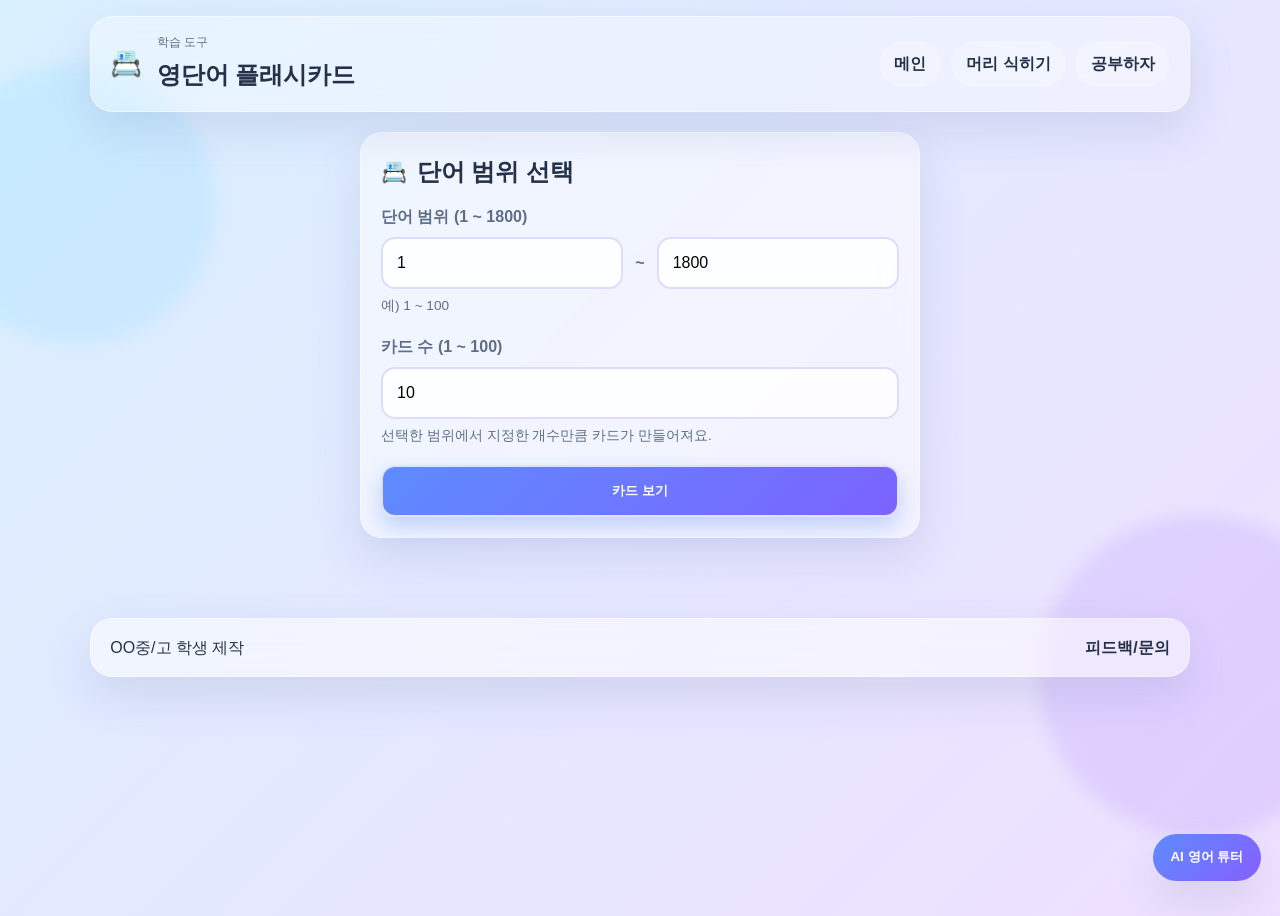
==== pages/flashcard.html @ 47b9a418 "Add files via upload" ====
<!-- 파일 위치: pages/flashcard.html -->
<!DOCTYPE html>
<html lang="ko">
  <head>
    <meta charset="UTF-8" />
    <meta name="viewport" content="width=device-width, initial-scale=1.0" />
    <meta
      name="description"
      content="영단어 플래시카드로 단어를 외우고, 외웠어요/다시 봐야해요로 체크하며 학습 결과를 확인하는 페이지입니다."
    />
    <title>영단어 플래시카드</title>
    <link rel="icon" href="../assets/icons/favicon.ico" type="image/x-icon" />
    <link rel="stylesheet" href="../css/style.css" />
    <style>
      /* =========================================================
         이 페이지(flashcard.html)에서만 쓰는 전용 스타일이에요.
         색깔・둥근 정도・폰트는 전부 style.css의 :root 변수
         (--accent, --text-main, --text-subtle, --radius, --radius-sm, --font-body 등)를
         그대로 가져다 써서 사이트 전체 톤과 어긋나지 않게 했어요.
         ========================================================= */

      .flashcard-app {
        max-width: 560px;
        margin: 0 auto;
      }

      .screen {
        display: none;
        animation: fade 0.28s ease;
      }
      .screen.active {
        display: block;
      }
      @keyframes fade {
        from {
          opacity: 0;
          transform: translateY(8px);
        }
        to {
          opacity: 1;
          transform: translateY(0);
        }
      }

      /* 범위 설정 화면 */
      .field {
        margin-bottom: 1.1rem;
      }
      .field label {
        display: block;
        font-weight: 700;
        margin-bottom: 0.45rem;
        color: var(--text-subtle);
      }
      .row {
        display: flex;
        align-items: center;
        gap: 0.75rem;
      }
      .row .sep {
        font-weight: 800;
        color: var(--text-subtle);
      }
      .flashcard-app input[type="number"] {
        width: 100%;
        height: 52px;
        border-radius: var(--radius-sm);
        border: 2px solid rgba(124, 108, 246, 0.24);
        background: rgba(255, 255, 255, 0.84);
        padding: 0 14px;
        font-size: 1rem;
        font-family: var(--font-body);
        outline: none;
        transition: border-color 0.2s ease, box-shadow 0.2s ease;
      }
      .flashcard-app input:focus {
        border-color: var(--accent-strong);
        box-shadow: 0 0 0 4px rgba(124, 108, 246, 0.12);
      }
      .hint {
        font-size: 0.85rem;
        color: var(--text-subtle);
        margin-top: 0.4rem;
      }

      .msg {
        display: none;
        margin-top: 0.9rem;
        padding: 0.85rem 0.95rem;
        border-radius: var(--radius-sm);
        font-size: 0.9rem;
      }
      .msg.show {
        display: block;
      }
      .msg.error {
        background: #fff1f3;
        color: #b02a37;
      }
      .msg.notice {
        background: #eef4ff;
        color: #204e9d;
      }

      .btn-primary {
        width: 100%;
        min-height: 52px;
        color: #fff;
        background: linear-gradient(135deg, var(--accent), var(--accent-strong));
        box-shadow: 0 10px 22px rgba(94, 139, 255, 0.34);
        border: 2px solid rgba(255, 255, 255, 0.78);
        border-radius: var(--radius-sm);
        font-weight: 800;
        cursor: pointer;
        transition: transform 0.15s ease, filter 0.15s ease;
      }
      .btn-primary:hover {
        filter: brightness(1.05);
        transform: translateY(-1px);
      }

      .btn-sub {
        width: 100%;
        min-height: 48px;
        margin-top: 0.75rem;
        color: var(--text-main);
        background: rgba(124, 108, 246, 0.12);
        border: 1px solid rgba(124, 108, 246, 0.25);
        border-radius: var(--radius-sm);
        font-weight: 700;
        cursor: pointer;
        transition: background 0.15s ease;
      }
      .btn-sub:hover {
        background: rgba(124, 108, 246, 0.18);
      }

      /* 진행률 */
      .flashcard-progress {
        margin-bottom: 1rem;
      }
      .progress-text {
        text-align: center;
        font-weight: 700;
        color: var(--text-subtle);
        margin-bottom: 0.5rem;
      }
      .progress-bar-bg {
        width: 100%;
        height: 10px;
        border-radius: 999px;
        background: rgba(124, 108, 246, 0.15);
        overflow: hidden;
      }
      .progress-bar-fill {
        height: 100%;
        width: 0%;
        background: var(--accent);
        border-radius: 999px;
        transition: width 0.3s ease;
      }

      /* 카드 */
      .flashcard-box {
        min-height: 260px;
        padding: 2rem;
        display: grid;
        place-items: center;
        text-align: center;
        border-radius: var(--radius);
        cursor: pointer;
        background: rgba(255, 255, 255, 0.45);
        box-shadow: var(--shadow);
        margin-bottom: 1rem;
      }
      .flashcard-word {
        font-size: clamp(2rem, 5vw, 3rem);
        font-weight: 800;
        color: var(--text-main);
      }
      .flashcard-meaning {
        font-size: 1.1rem;
        color: var(--text-subtle);
        margin-top: 0.8rem;
      }

      .flashcard-nav-row,
      .flashcard-mark-row {
        display: flex;
        gap: 0.75rem;
        flex-wrap: wrap;
      }
      .flashcard-nav-row {
        margin-bottom: 0.75rem;
      }
      .flashcard-nav-row button,
      .flashcard-mark-row button {
        flex: 1;
        min-width: 110px;
        border: none;
        border-radius: 999px;
        padding: 0.85rem 1rem;
        font-weight: 800;
        cursor: pointer;
        background: rgba(255, 255, 255, 0.75);
        box-shadow: 0 8px 20px rgba(87, 105, 165, 0.12);
      }
      .flashcard-nav-row button:disabled {
        opacity: 0.4;
        cursor: not-allowed;
        transform: none;
      }

      .mark-unsure {
        background: rgba(220, 53, 69, 0.12) !important;
        color: #b02a37;
      }
      .mark-unsure.active {
        background: #dc3545 !important;
        color: #fff;
      }
      .mark-known {
        background: rgba(40, 167, 69, 0.12) !important;
        color: #1f7a37;
      }
      .mark-known.active {
        background: #28a745 !important;
        color: #fff;
      }

      /* 결과 화면 */
      .result-message {
        text-align: center;
        font-size: 1.2rem;
        font-weight: 800;
        margin: 0.2rem 0 1.3rem;
        color: var(--text-main);
      }

      .result-summary {
        display: flex;
        align-items: center;
        gap: 1.5rem;
        flex-wrap: wrap;
        background: rgba(255, 255, 255, 0.4);
        border-radius: var(--radius);
        padding: 1.25rem;
      }

      .ring-wrap {
        position: relative;
        width: 140px;
        height: 140px;
        flex-shrink: 0;
        margin: 0 auto;
      }
      .ring-outer {
        position: absolute;
        inset: 0;
        border-radius: 50%;
        background: conic-gradient(rgba(148, 163, 184, 0.28) 0% 100%);
        transition: background 0.4s ease;
      }
      .ring-inner {
        position: absolute;
        top: 50%;
        left: 50%;
        transform: translate(-50%, -50%);
        width: 104px;
        height: 104px;
        border-radius: 50%;
        background: var(--surface-strong);
        display: grid;
        place-items: center;
        text-align: center;
      }
      .ring-count {
        font-size: 1.35rem;
        font-weight: 800;
        color: var(--text-main);
      }
      .ring-percent {
        font-size: 0.85rem;
        color: var(--text-subtle);
        margin-top: 2px;
      }

      .result-stats {
        flex: 1;
        min-width: 180px;
        display: grid;
        gap: 0.5rem;
      }
      .result-stat-row {
        display: flex;
        justify-content: space-between;
        padding: 0.6rem 0.2rem;
        border-bottom: 1px solid rgba(124, 108, 246, 0.15);
      }
      .result-stat-row .label {
        color: var(--text-subtle);
      }
      .result-stat-row .value {
        font-weight: 800;
      }
      .result-stat-row.known .value {
        color: #1f7a37;
      }
      .result-stat-row.unsure .value {
        color: #b02a37;
      }

      .review-title {
        font-weight: 800;
        color: var(--text-main);
        margin: 1.4rem 0 0.7rem;
      }
      .review-list {
        display: grid;
        gap: 0.6rem;
      }
      .review-item {
        background: #fff5f5;
        border: 1px solid #f5c2c7;
        border-radius: var(--radius-sm);
        padding: 0.7rem 0.9rem;
        font-size: 0.9rem;
      }
      .review-item .eng {
        font-weight: 700;
        color: #b02a37;
      }
      .review-item .kor {
        color: var(--text-subtle);
        margin-top: 2px;
      }
      .review-item.skip {
        background: #fff8ec;
        border-color: #f5dfa6;
      }
      .review-item.skip .eng {
        color: #a9720b;
      }
      .review-empty {
        text-align: center;
        color: #28a745;
        font-weight: 700;
        padding: 0.8rem;
      }

      @media (max-width: 767px) {
        .result-summary {
          flex-direction: column;
          text-align: center;
        }
        .result-stats {
          width: 100%;
        }
      }
    </style>
  </head>
  <body>
    <div class="background-orb orb-1"></div>
    <div class="background-orb orb-2"></div>

    <header class="topbar glass">
      <div class="brand-wrap">
        <div class="brand-mark">📇</div>
        <div>
          <p class="eyebrow">학습 도구</p>
          <h1>영단어 플래시카드</h1>
        </div>
      </div>

      <nav class="gnb" aria-label="메인 내비게이션">
        <a class="nav-link" href="../index.html" data-page="index">메인</a>
        <a class="nav-link" href="game.html" data-page="game">머리 식히기</a>
        <a class="nav-link active" href="study.html" data-page="study">공부하자</a>
      </nav>
    </header>

    <main class="page-shell">
      <div class="flashcard-app">

        <!-- 화면 1: 단어 범위 선택 -->
        <section id="screen-setup" class="screen active glass card">
          <div class="section-title-row">
            <span class="title-emoji">📇</span>
            <h2>단어 범위 선택</h2>
          </div>

          <div class="field">
            <label for="startNum">단어 범위 (1 ~ 1800)</label>
            <div class="row">
              <input id="startNum" type="number" min="1" max="1800" value="1" inputmode="numeric" />
              <span class="sep">~</span>
              <input id="endNum" type="number" min="1" max="1800" value="1800" inputmode="numeric" />
            </div>
            <div class="hint">예) 1 ~ 100</div>
          </div>

          <div class="field">
            <label for="countNum">카드 수 (1 ~ 100)</label>
            <input id="countNum" type="number" min="1" max="100" value="10" inputmode="numeric" />
            <div class="hint">선택한 범위에서 지정한 개수만큼 카드가 만들어져요.</div>
          </div>

          <div id="setupMsg" class="msg"></div>

          <button id="startBtn" class="btn-primary" type="button">카드 보기</button>
        </section>

        <!-- 화면 2: 플래시카드 학습 -->
        <section id="screen-card" class="screen">
          <div class="flashcard-progress">
            <div class="progress-text" id="progressText">1 / 10</div>
            <div class="progress-bar-bg">
              <div class="progress-bar-fill" id="progressFill"></div>
            </div>
          </div>

          <div id="flashcard" class="glass flashcard-box" role="button" tabindex="0" aria-label="카드를 눌러 뜻 보기">
            <div>
              <div id="flashcard-word" class="flashcard-word">범위를 설정하고 카드 보기를 눌러주세요.</div>
              <div id="flashcard-meaning" class="flashcard-meaning">카드를 눌러 뜻을 확인하세요.</div>
            </div>
          </div>

          <div class="flashcard-nav-row flashcard-controls">
            <button id="prevBtn" type="button" aria-label="이전 카드">← 이전</button>
            <button id="toggleBtn" type="button" aria-label="뜻 보기 또는 가리기">뜻 보기</button>
            <button id="nextBtn" type="button" aria-label="다음 카드">다음 →</button>
          </div>

          <div class="flashcard-mark-row flashcard-controls">
            <button id="unsureBtn" class="mark-unsure" type="button" aria-label="다시 봐야해요로 표시">✕ 다시 봐야해요</button>
            <button id="knownBtn" class="mark-known" type="button" aria-label="외웠어요로 표시">⭕ 외웠어요</button>
          </div>
        </section>

        <!-- 화면 3: 학습 결과 -->
        <section id="screen-result" class="screen">
          <div class="glass card">
            <div class="section-title-row">
              <span class="title-emoji">🎉</span>
              <h2>학습 결과</h2>
            </div>

            <p class="result-message" id="resultMessage"></p>

            <div class="result-summary">
              <div class="ring-wrap">
                <div class="ring-outer" id="ringOuter"></div>
                <div class="ring-inner">
                  <div>
                    <div class="ring-count" id="ringCount">0/0</div>
                    <div class="ring-percent" id="ringPercent">0%</div>
                  </div>
                </div>
              </div>

              <div class="result-stats">
                <div class="result-stat-row known">
                  <span class="label">외웠어요</span>
                  <span class="value" id="statKnown">0개</span>
                </div>
                <div class="result-stat-row unsure">
                  <span class="label">다시 봐야해요</span>
                  <span class="value" id="statUnsure">0개</span>
                </div>
                <div class="result-stat-row">
                  <span class="label">건너뜀</span>
                  <span class="value" id="statSkip">0개</span>
                </div>
              </div>
            </div>

            <h3 class="review-title">다시 봐야할 단어</h3>
            <div id="reviewList" class="review-list"></div>

            <button id="retrySameBtn" class="btn-primary" type="button">같은 범위로 다시 보기</button>
            <button id="restartBtn" class="btn-sub" type="button">처음으로 (범위 다시 설정)</button>
          </div>
        </section>

      </div>
    </main>

    <button class="floating-tutor" type="button" aria-label="AI 영어 튜터 열기">
      <span>AI 영어 튜터</span>
    </button>

    <footer class="site-footer glass">
      <p>OO중/고 학생 제작</p>
      <a href="#" aria-label="피드백 및 문의">피드백/문의</a>
    </footer>

    <script src="../js/config.js"></script>
    <script src="../js/words.js"></script>
    <script src="../js/flashcard.js"></script>
    <script src="../js/main.js"></script>
  </body>
</html>
---- css/style.css ----
/* 파일 위치: css/style.css */
:root {
  --bg-start: #d9f0ff;
  --bg-end: #efe0ff;
  --glass-bg: rgba(255, 255, 255, 0.34);
  --glass-border: rgba(255, 255, 255, 0.5);
  --surface: rgba(255, 255, 255, 0.52);
  --surface-strong: rgba(255, 255, 255, 0.76);
  --text-main: #243149;
  --text-subtle: #5f6e86;
  --accent: #5e8bff;
  --accent-strong: #7b63ff;
  --danger: #ff6f91;
  --shadow: 0 18px 45px rgba(96, 108, 160, 0.16);
  --radius: 22px;
  --radius-sm: 14px;
  --font-body: "Pretendard", "Noto Sans KR", sans-serif;
  --font-size-xl: 2rem;
  --font-size-lg: 1.3rem;
  --font-size-md: 1rem;
  --font-size-sm: 0.9rem;
}

* {
  box-sizing: border-box;
}

body {
  margin: 0;
  min-height: 100vh;
  font-family: var(--font-body);
  color: var(--text-main);
  background: linear-gradient(135deg, var(--bg-start), var(--bg-end));
  position: relative;
  overflow-x: hidden;
  line-height: 1.6;
}

.background-orb {
  position: fixed;
  border-radius: 50%;
  filter: blur(8px);
  opacity: 0.45;
  pointer-events: none;
}

.orb-1 {
  width: 280px;
  height: 280px;
  top: 4rem;
  left: -4rem;
  background: rgba(128, 220, 255, 0.45);
}

.orb-2 {
  width: 320px;
  height: 320px;
  right: -5rem;
  bottom: 4rem;
  background: rgba(171, 133, 255, 0.43);
}

.glass {
  background: var(--glass-bg);
  border: 1px solid var(--glass-border);
  backdrop-filter: blur(16px);
  -webkit-backdrop-filter: blur(16px);
  box-shadow: var(--shadow);
}

.topbar {
  width: min(1100px, calc(100% - 2rem));
  margin: 1rem auto 0;
  padding: 1rem 1.2rem;
  border-radius: var(--radius);
  display: flex;
  align-items: center;
  justify-content: space-between;
  position: sticky;
  top: 0.8rem;
  z-index: 20;
}

.card,
.menu-card,
.flashcard-box,
.quiz-options button,
.site-footer,
.fortune-reveal-btn,
.fortune-reroll-btn {
  transition: transform 0.2s ease, box-shadow 0.2s ease, background 0.2s ease;
}

.brand-wrap {
  display: flex;
  align-items: center;
  gap: 0.9rem;
}

.brand-mark {
  font-size: 1.6rem;
}

.eyebrow {
  margin: 0 0 0.2rem;
  font-size: 0.78rem;
  color: var(--text-subtle);
}

h1,
h2,
p {
  margin: 0;
}

h1 {
  font-size: clamp(1.1rem, 3vw, 1.5rem);
}

.gnb {
  display: flex;
  gap: 0.6rem;
  flex-wrap: wrap;
}

.nav-link {
  text-decoration: none;
  color: var(--text-main);
  padding: 0.65rem 0.95rem;
  border-radius: 999px;
  background: rgba(255, 255, 255, 0.25);
  font-weight: 700;
}

.nav-link.active,
.nav-link:hover {
  background: linear-gradient(135deg, var(--accent), var(--accent-strong));
  color: white;
}

.page-shell {
  width: min(1100px, calc(100% - 2rem));
  margin: 1.25rem auto 0;
  padding-bottom: 4rem;
}

.hero-grid {
  display: grid;
  grid-template-columns: 1.6fr 1fr;
  gap: 1rem;
  align-items: stretch;
}

.card {
  border-radius: var(--radius);
  padding: 1.25rem;
  background: var(--surface);
}

.fortune-card,
.countdown-card {
  min-height: 280px;
}

.countdown-card {
  display: flex;
  flex-direction: column;
  justify-content: center;
}

.section-title-row {
  display: flex;
  align-items: center;
  gap: 0.6rem;
  margin-bottom: 0.8rem;
}

.title-emoji {
  font-size: 1.3rem;
}

.fortune-subtitle,
.countdown-note {
  color: var(--text-subtle);
  font-size: 0.95rem;
}

.fortune-idle {
  margin-top: 1.4rem;
  display: flex;
  justify-content: center;
}

.fortune-reveal-btn {
  border: none;
  border-radius: 999px;
  padding: 0.9rem 1.4rem;
  font-weight: 800;
  font-size: 1rem;
  cursor: pointer;
  color: #fff;
  background: linear-gradient(135deg, var(--accent), var(--accent-strong));
  box-shadow: 0 12px 26px rgba(94, 139, 255, 0.32);
}

.fortune-reveal-btn:hover {
  transform: translateY(-2px);
}

@keyframes fortuneReveal {
  from {
    opacity: 0;
    transform: translateY(10px);
  }
  to {
    opacity: 1;
    transform: translateY(0);
  }
}

.fortune-result {
  text-align: center;
  margin-top: 0.6rem;
}

.fortune-result.show {
  animation: fortuneReveal 0.35s ease;
}

.fortune-emoji {
  font-size: 2.6rem;
  line-height: 1;
}

.fortune-text {
  margin-top: 0.7rem;
  font-size: 1.05rem;
  font-weight: 700;
  line-height: 1.6;
}

.fortune-extra {
  display: flex;
  justify-content: center;
  gap: 0.7rem;
  flex-wrap: wrap;
  margin-top: 1rem;
}

.fortune-chip {
  display: flex;
  flex-direction: column;
  gap: 0.3rem;
  align-items: center;
  background: var(--surface-strong);
  border-radius: var(--radius-sm);
  padding: 0.6rem 1rem;
  min-width: 120px;
}

.fortune-chip-label {
  font-size: 0.78rem;
  color: var(--text-subtle);
  font-weight: 700;
}

.fortune-chip-value {
  display: inline-flex;
  align-items: center;
  gap: 0.4rem;
  font-weight: 800;
}

.fortune-color-dot {
  width: 14px;
  height: 14px;
  border-radius: 50%;
  border: 1px solid rgba(0, 0, 0, 0.15);
  display: inline-block;
}

.fortune-reroll-btn {
  margin-top: 1.1rem;
  border: none;
  background: transparent;
  color: var(--text-subtle);
  font-weight: 700;
  font-size: 0.85rem;
  cursor: pointer;
  text-decoration: underline;
}

.fortune-reroll-btn:hover {
  color: var(--accent-strong);
}

.timer-setup {
  display: flex;
  align-items: center;
  gap: 0.6rem;
  flex-wrap: wrap;
  margin-top: 0.9rem;
}

.timer-mode-group {
  display: flex;
  gap: 0.3rem;
  padding: 0.3rem;
  background: rgba(255, 255, 255, 0.35);
  border-radius: 999px;
}

.timer-mode-btn {
  border: none;
  background: transparent;
  color: var(--text-main);
  font-weight: 700;
  padding: 0.45rem 0.9rem;
  border-radius: 999px;
  cursor: pointer;
  transition: background 0.2s ease, color 0.2s ease;
}

.timer-mode-btn.active {
  background: linear-gradient(135deg, var(--accent), var(--accent-strong));
  color: #fff;
}

.timer-setup input[type="time"] {
  border: 2px solid rgba(124, 108, 246, 0.24);
  border-radius: var(--radius-sm);
  background: rgba(255, 255, 255, 0.84);
  padding: 0.45rem 0.7rem;
  font-size: 1rem;
  font-family: var(--font-body);
  color: var(--text-main);
}

.timer-setup input[type="time"]:focus {
  outline: none;
  border-color: var(--accent-strong);
  box-shadow: 0 0 0 4px rgba(124, 108, 246, 0.12);
}

.countdown-number {
  margin: 1.25rem 0 0.85rem;
  font-size: clamp(2.2rem, 5vw, 3.4rem);
  font-weight: 800;
  letter-spacing: 0.08em;
}

.menu-page {
  display: grid;
  gap: 1rem;
}

.menu-grid {
  display: grid;
  grid-template-columns: repeat(auto-fit, minmax(220px, 1fr));
  gap: 1rem;
}

.menu-card {
  display: block;
  text-decoration: none;
  color: inherit;
  padding: 1.3rem;
  border-radius: var(--radius);
  min-height: 170px;
  background: var(--surface);
  transition: transform 0.2s ease, box-shadow 0.2s ease;
}

.menu-card:hover,
.menu-card:focus-visible {
  transform: translateY(-4px) scale(1.01);
  box-shadow: 0 20px 40px rgba(64, 72, 130, 0.22);
  outline: none;
}

.flashcard-controls button:hover,
.quiz-options button:hover,
.floating-tutor:hover {
  transform: translateY(-2px);
}

.menu-card .icon {
  font-size: 2rem;
  width: 3rem;
  height: 3rem;
  display: grid;
  place-items: center;
  border-radius: 14px;
  background: rgba(255, 255, 255, 0.62);
}

.menu-card h3 {
  margin: 0.8rem 0 0.4rem;
  font-size: 1.15rem;
}

.menu-card p {
  color: var(--text-subtle);
  line-height: 1.6;
}

.floating-tutor {
  position: fixed;
  right: 1.2rem;
  bottom: 1.2rem;
  border: none;
  border-radius: 999px;
  padding: 0.9rem 1.1rem;
  background: linear-gradient(135deg, #5e8bff, #865fff);
  color: white;
  font-weight: 700;
  box-shadow: var(--shadow);
  cursor: pointer;
}

.floating-tutor:focus-visible {
  outline: 3px solid rgba(94, 139, 255, 0.35);
  outline-offset: 2px;
}

.site-footer {
  width: min(1100px, calc(100% - 2rem));
  margin: 1rem auto 1.5rem;
  border-radius: var(--radius);
  padding: 1rem 1.2rem;
  display: flex;
  justify-content: space-between;
  align-items: center;
  background: var(--surface);
}

.site-footer a {
  color: var(--text-main);
  text-decoration: none;
  font-weight: 700;
}

@media (max-width: 767px) {
  .topbar,
  .site-footer {
    flex-direction: column;
    gap: 0.8rem;
  }

  .hero-grid {
    grid-template-columns: 1fr;
  }

  .page-shell {
    width: min(100%, calc(100% - 1rem));
  }
}

@media (min-width: 768px) and (max-width: 1023px) {
  .hero-grid {
    grid-template-columns: 1fr;
  }
}
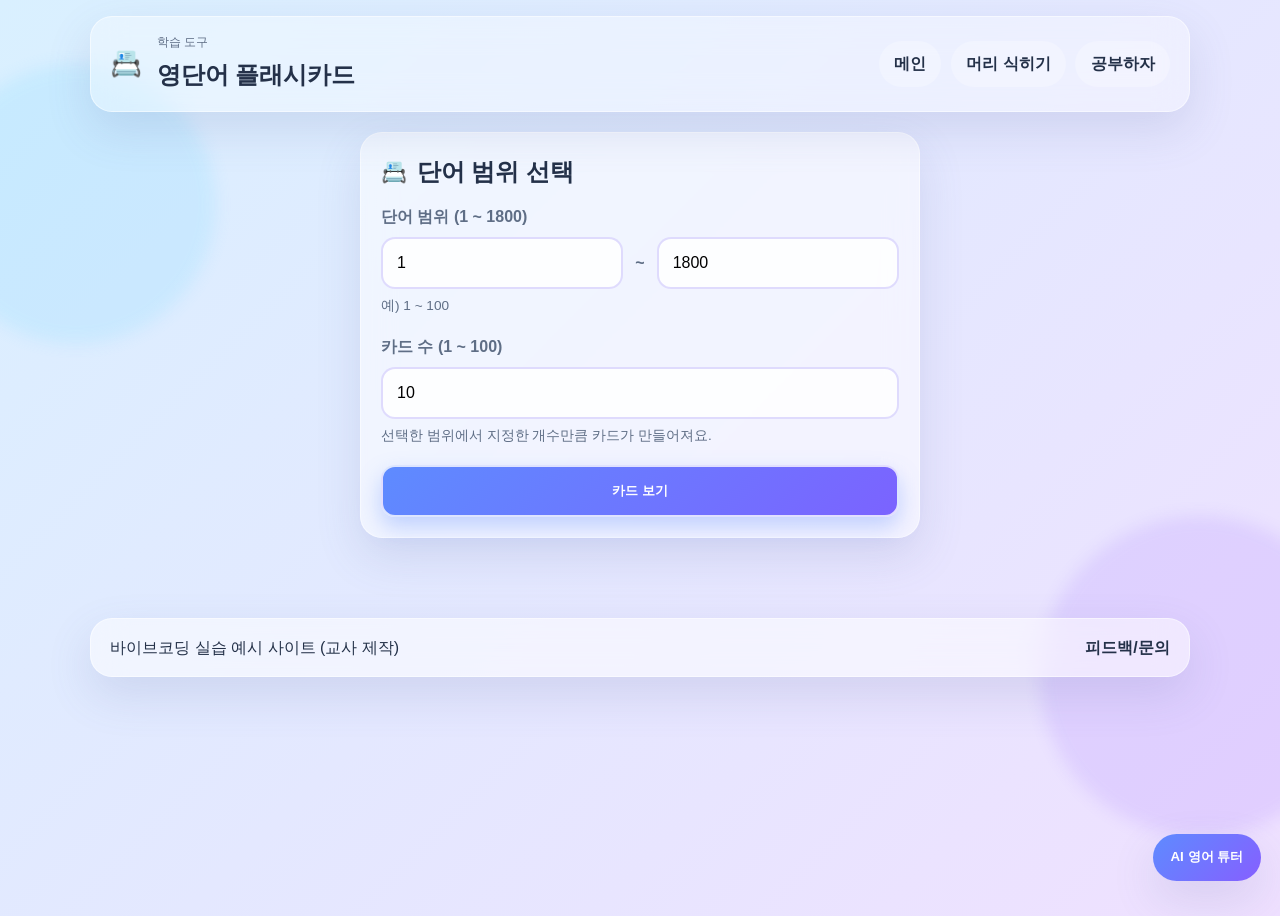
==== commit 46e76cc0: "Add files via upload" ====
--- a/pages/flashcard.html
+++ b/pages/flashcard.html
@@ -489,9 +489,36 @@
     <button class="floating-tutor" type="button" aria-label="AI 영어 튜터 열기">
       <span>AI 영어 튜터</span>
     </button>
+    <!-- AI 영어 튜터 챗봇 창: 평소에는 hidden 속성으로 숨겨져 있다가,
+         플로팅 버튼을 누르면 main.js가 hidden을 풀어서 화면에 보여줘요. -->
+    <div id="tutor-panel" class="tutor-panel" hidden>
+      <div class="tutor-panel-inner glass">
+        <div class="tutor-panel-header">
+          <div>
+            <p class="tutor-panel-title">🤖 AI 영어 튜터</p>
+            <p class="tutor-panel-hint">💡 새 단어로 다시 시작하려면 채팅창 안의 🔄 버튼을 눌러주세요</p>
+          </div>
+          <button id="tutor-close-btn" type="button" aria-label="AI 영어 튜터 닫기">✕</button>
+        </div>
+        <div class="tutor-panel-body">
+          <!-- Dify에서 만든 영어 단어 챗봇이 여기에 표시돼요.
+               무료 사용량 초과 시 안내 메시지 필요
+               크레딧이 빨리 소진될 경우, Dify에 Google Gemini 등 자체 무료 API 키를 연결하는 방식으로 전환 가능 -->
+          <iframe
+            id="tutor-iframe"
+            src="https://udify.app/chatbot/o3hLbj0Ut3vGTRB0"
+            style="width: 100%; height: 100%"
+            frameborder="0"
+            allow="microphone"
+            title="AI 영어 튜터 챗봇"
+          ></iframe>
+        </div>
+      </div>
+    </div>
+
 
     <footer class="site-footer glass">
-      <p>OO중/고 학생 제작</p>
+      <p>바이브코딩 실습 예시 사이트 (교사 제작)</p>
       <a href="#" aria-label="피드백 및 문의">피드백/문의</a>
     </footer>
 
--- a/css/style.css
+++ b/css/style.css
@@ -461,3 +461,86 @@
     grid-template-columns: 1fr;
   }
 }
+
+/* AI 영어 튜터 챗봇 창 스타일 */
+.tutor-panel {
+  position: fixed;
+  inset: 0;
+  z-index: 999;
+  display: flex;
+  align-items: flex-start; /* center로 두면 화면이 좁을 때 위쪽(헤더)이 화면 밖으로 밀려나 잘려요 */
+  justify-content: center;
+  padding: 24px;
+  overflow-y: auto; /* 패널이 화면보다 크면 이 배경 영역 자체를 스크롤해서 위쪽까지 볼 수 있게 해요 */
+  background: rgba(15, 23, 42, 0.45); /* 화면 전체를 덮는 어두운 반투명 배경 */
+}
+
+/* hidden 속성이 있을 때는 display: flex보다 이 규칙이 우선 적용되도록 해서
+   처음 페이지를 열었을 때 챗봇 창이 보이지 않게 해요. */
+.tutor-panel[hidden] {
+  display: none;
+}
+
+.tutor-panel-inner {
+  width: 100%;
+  max-width: 420px;
+  height: min(80vh, 760px);
+  max-height: calc(100vh - 48px); /* 위아래 padding(24px씩)을 뺀 값을 넘지 않도록 해요 */
+  flex-shrink: 0;
+  display: flex;
+  flex-direction: column;
+  overflow: hidden;
+  border-radius: var(--radius);
+}
+
+.tutor-panel-header {
+  display: flex;
+  align-items: flex-start;
+  justify-content: space-between;
+  gap: 0.6rem;
+  padding: 16px 20px;
+}
+
+.tutor-panel-title {
+  margin: 0;
+  font-weight: 800;
+}
+
+.tutor-panel-hint {
+  margin: 0.3rem 0 0;
+  font-size: 0.78rem;
+  font-weight: 500;
+  color: var(--text-subtle);
+}
+
+.tutor-panel-header button {
+  background: none;
+  border: none;
+  font-size: 20px;
+  cursor: pointer;
+  color: var(--text-main);
+}
+
+.tutor-panel-body {
+  flex: 1;
+  padding: 0 12px 12px;
+}
+
+.tutor-panel-body iframe {
+  width: 100%;
+  height: 100%;
+  border-radius: var(--radius-sm);
+}
+
+@media (max-width: 767px) {
+  .tutor-panel {
+    padding: 0;
+  }
+
+  .tutor-panel-inner {
+    max-width: 100%;
+    height: 100%;
+    max-height: 100%;
+    border-radius: 0;
+  }
+}
